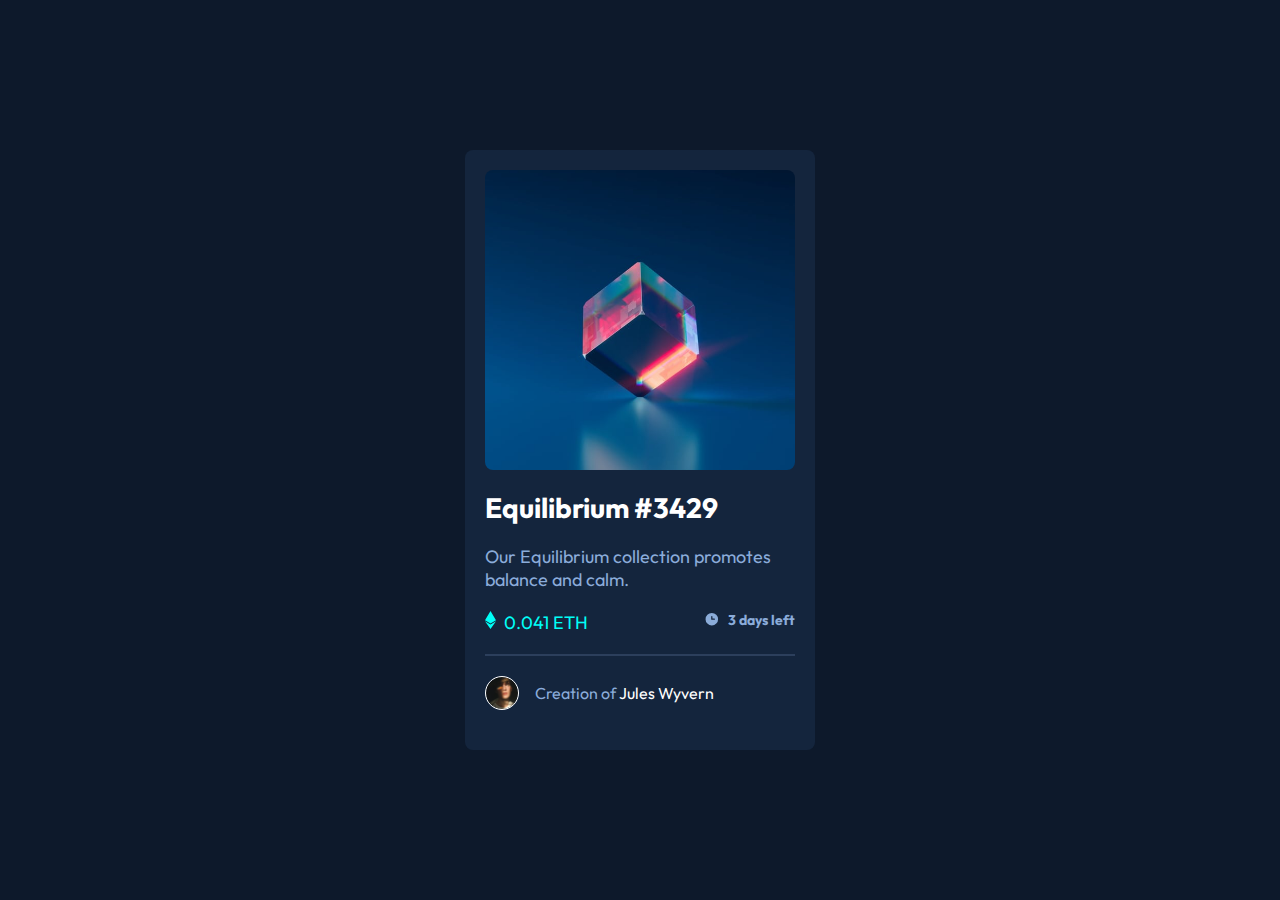
==== index.html @ 92d691c0 "Create card with font, style" ====
<!DOCTYPE html>
<html lang="en">

<head>
  <meta charset="UTF-8">
  <meta name="viewport" content="width=device-width, initial-scale=1.0">
  <!-- displays site properly based on user's device -->

  <link rel="icon" type="image/png" sizes="32x32" href="./images/favicon-32x32.png">
  <link rel="stylesheet" href="./stylesheets/index.css" />
  <link rel="preconnect" href="https://fonts.googleapis.com">
  <link rel="preconnect" href="https://fonts.gstatic.com" crossorigin>
  <link href="https://fonts.googleapis.com/css2?family=Outfit:wght@300;400;600&display=swap" rel="stylesheet">
  <title>Frontend Mentor | NFT preview card component</title>

  <!-- Feel free to remove these styles or customise in your own stylesheet 👍 -->
  <style>
    .attribution {
      font-size: 11px;
      text-align: center;
    }

    .attribution a {
      color: hsl(228, 45%, 44%);
    }
  </style>
</head>

<body>

  <div id="card">
    <div id="image"></div>
    <div id="wrapper-text">
      <h1>
        Equilibrium #3429
      </h1>
      <p>
        Our Equilibrium collection promotes balance and calm.
      </p>

      <div class="row">
        <p><img src="./images/icon-ethereum.svg" />0.041 ETH</p>
        <p>3 days left</p>
      </div>
      <hr />
      <p id="card-footer">
        Creation of <span>&nbsp;Jules Wyvern</span>
      </p>
    </div>
  </div>
</body>

</html>
---- stylesheets/index.css ----
* {
    box-sizing: border-box;
    margin: 0;
    padding: 0;
}

body {
    width: 100vw;
    height: 100vh;
    display: flex;
    justify-content: center;
    align-items: center;
    background-color: hsl(217, 54%, 11%);
}

#card {
    width: 350px;
    height: 600px;
    background-color: hsl(216, 50%, 16%);
    display: flex;
    flex-direction: column;
    padding: 20px;
    border-radius: 8px;
}

#image {
    background-image: url("../images/image-equilibrium.jpg");
    background-size: cover;
    background-position-x: center;
    background-position-y: center;
    height: 300px;
    border-radius: 8px;
}

#wrapper-text {
    margin-top: 20px;
}

#wrapper-text h1 {
    font-family: 'Outfit', sans-serif;
    color: hsl(0, 0%, 100%);
    font-size: 28px;
}

#wrapper-text p {
    margin-top: 20px;
    color: hsl(215, 51%, 70%);
    font-family: 'Outfit', sans-serif;
    font-weight: 400;
    font-size: 18px;
}

.row {
    display: flex;
    justify-content: space-between;
}

.row p img {
    margin-right: 8px;
}

#wrapper-text .row p:first-child {
    color: hsl(178, 100%, 50%);
    font-weight: 400;
}

#wrapper-text .row p:last-child {
    font-size: 14px;
    font-weight: bolder;
}

#wrapper-text .row p:last-child::before {
    content: "";
    background: url(../images/icon-clock.svg) no-repeat;
    background-size: 1rem;
    background-position-x: center;
    background-position-y: center;
    width: 1rem;
    height: 1rem;
    display: inline-block;
    text-align: center;
    margin-right: 0.5rem;
    vertical-align: top;

}


hr {
    margin: 20px 0;
    border: 0.2px solid rgba(139,172,218, 0.2);
    
}


#card-footer {
    display: flex;
    align-items: center;
}

#wrapper-text #card-footer {
    font-size: 16px;
}



#card-footer::before {
    content: "";
    background: url("../images/image-avatar.png") no-repeat;
    background-size: 2rem;
    background-position-x: center;
    background-position-y: center;
    width: 2rem;
    height: 2rem;
    border-radius: 50%;
    border: 1px solid white;
    display: inline-block;
    text-align: center;
    margin-right: 1rem;
    vertical-align: bottom;
}

#card-footer span {
    color: white;
}

@media screen and (max-width: 480px) {
    
}
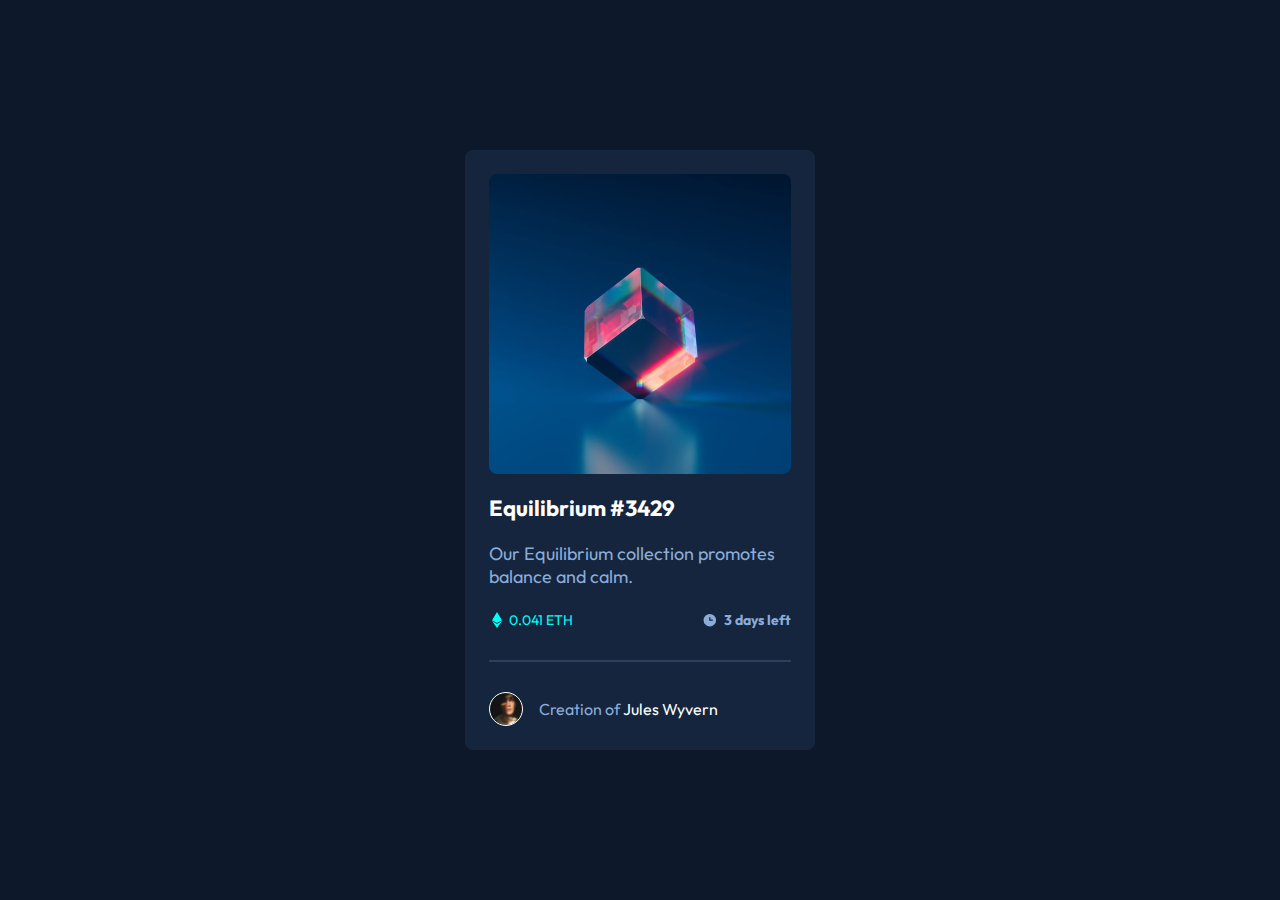
==== commit 0bca1ad0: "Fix(card): padding higher, font size smaller" ====
--- a/index.html
+++ b/index.html
@@ -14,40 +14,32 @@
   <title>Frontend Mentor | NFT preview card component</title>
 
   <!-- Feel free to remove these styles or customise in your own stylesheet 👍 -->
-  <style>
-    .attribution {
-      font-size: 11px;
-      text-align: center;
-    }
-
-    .attribution a {
-      color: hsl(228, 45%, 44%);
-    }
-  </style>
 </head>
 
 <body>
+  <main role="main">
 
-  <div id="card">
-    <div id="image"></div>
-    <div id="wrapper-text">
-      <h1>
-        Equilibrium #3429
-      </h1>
-      <p>
-        Our Equilibrium collection promotes balance and calm.
-      </p>
+    <div id="card">
+      <div id="image"></div>
+      <div id="wrapper-text">
+        <h1>
+          Equilibrium #3429
+        </h1>
+        <p>
+          Our Equilibrium collection promotes balance and calm.
+        </p>
 
-      <div class="row">
-        <p><img src="./images/icon-ethereum.svg" />0.041 ETH</p>
-        <p>3 days left</p>
+        <div class="row">
+          <p>0.041 ETH</p>
+          <p>3 days left</p>
+        </div>
+        <hr />
+        <p id="card-footer">
+          Creation of <span>&nbsp;Jules Wyvern</span>
+        </p>
       </div>
-      <hr />
-      <p id="card-footer">
-        Creation of <span>&nbsp;Jules Wyvern</span>
-      </p>
     </div>
-  </div>
+  </main>
 </body>
 
 </html>--- a/stylesheets/index.css
+++ b/stylesheets/index.css
@@ -19,7 +19,7 @@
     background-color: hsl(216, 50%, 16%);
     display: flex;
     flex-direction: column;
-    padding: 20px;
+    padding: 24px;
     border-radius: 8px;
 }
 
@@ -30,7 +30,40 @@
     background-position-y: center;
     height: 300px;
     border-radius: 8px;
+    position: relative;
 }
+
+#image::after {
+    content: "";
+    position: absolute;
+    display: none;
+    width: 100%;
+    height: 100%;
+    z-index: 200;
+    background-color: rgba(5, 255, 246, 0.6);
+    border-radius: 8px;
+    filter: contrast(1.5);
+}
+
+#image::before {
+    content: "";
+    position: absolute;
+    display: none;
+    z-index: 300;
+    height: 100%;
+    width: 100%;
+    background: url("../images/icon-view.svg") no-repeat;
+    border-radius: 8px;
+    background-position-x: center;
+    background-position-y: center;
+}
+
+
+
+#image:hover:after,#image:hover::before {
+    display: flex;
+}
+
 
 #wrapper-text {
     margin-top: 20px;
@@ -39,7 +72,7 @@
 #wrapper-text h1 {
     font-family: 'Outfit', sans-serif;
     color: hsl(0, 0%, 100%);
-    font-size: 28px;
+    font-size: 22px;
 }
 
 #wrapper-text p {
@@ -53,7 +86,29 @@
 .row {
     display: flex;
     justify-content: space-between;
+    align-items: flex-end;
 }
+
+#wrapper-text .row p {
+    line-height: 125%;
+    font-size: 14px;
+    padding-top: 4px;
+}
+
+#wrapper-text .row p::before {
+    content: "";
+    background: url("../images/icon-ethereum.svg") no-repeat;
+    background-position-x: center;
+    background-position-y: center;
+    background-size: contain;   
+    width: 1rem;
+    height: 1rem;
+    display: inline-block;
+    text-align: center;
+    margin-right: 4px;
+    vertical-align: top;
+}
+
 
 .row p img {
     margin-right: 8px;
@@ -72,23 +127,20 @@
 #wrapper-text .row p:last-child::before {
     content: "";
     background: url(../images/icon-clock.svg) no-repeat;
-    background-size: 1rem;
+    background-size: contain;
     background-position-x: center;
     background-position-y: center;
     width: 1rem;
     height: 1rem;
     display: inline-block;
     text-align: center;
-    margin-right: 0.5rem;
-    vertical-align: top;
-
+    margin-right: 6px;
 }
 
 
 hr {
-    margin: 20px 0;
+    margin: 30px 0;
     border: 0.2px solid rgba(139,172,218, 0.2);
-    
 }
 
 
@@ -123,6 +175,8 @@
     color: white;
 }
 
-@media screen and (max-width: 480px) {
-    
-}+#wrapper-text h1:hover, #card-footer span:hover {
+    color: hsl(178, 100%, 50%);
+}
+
+
